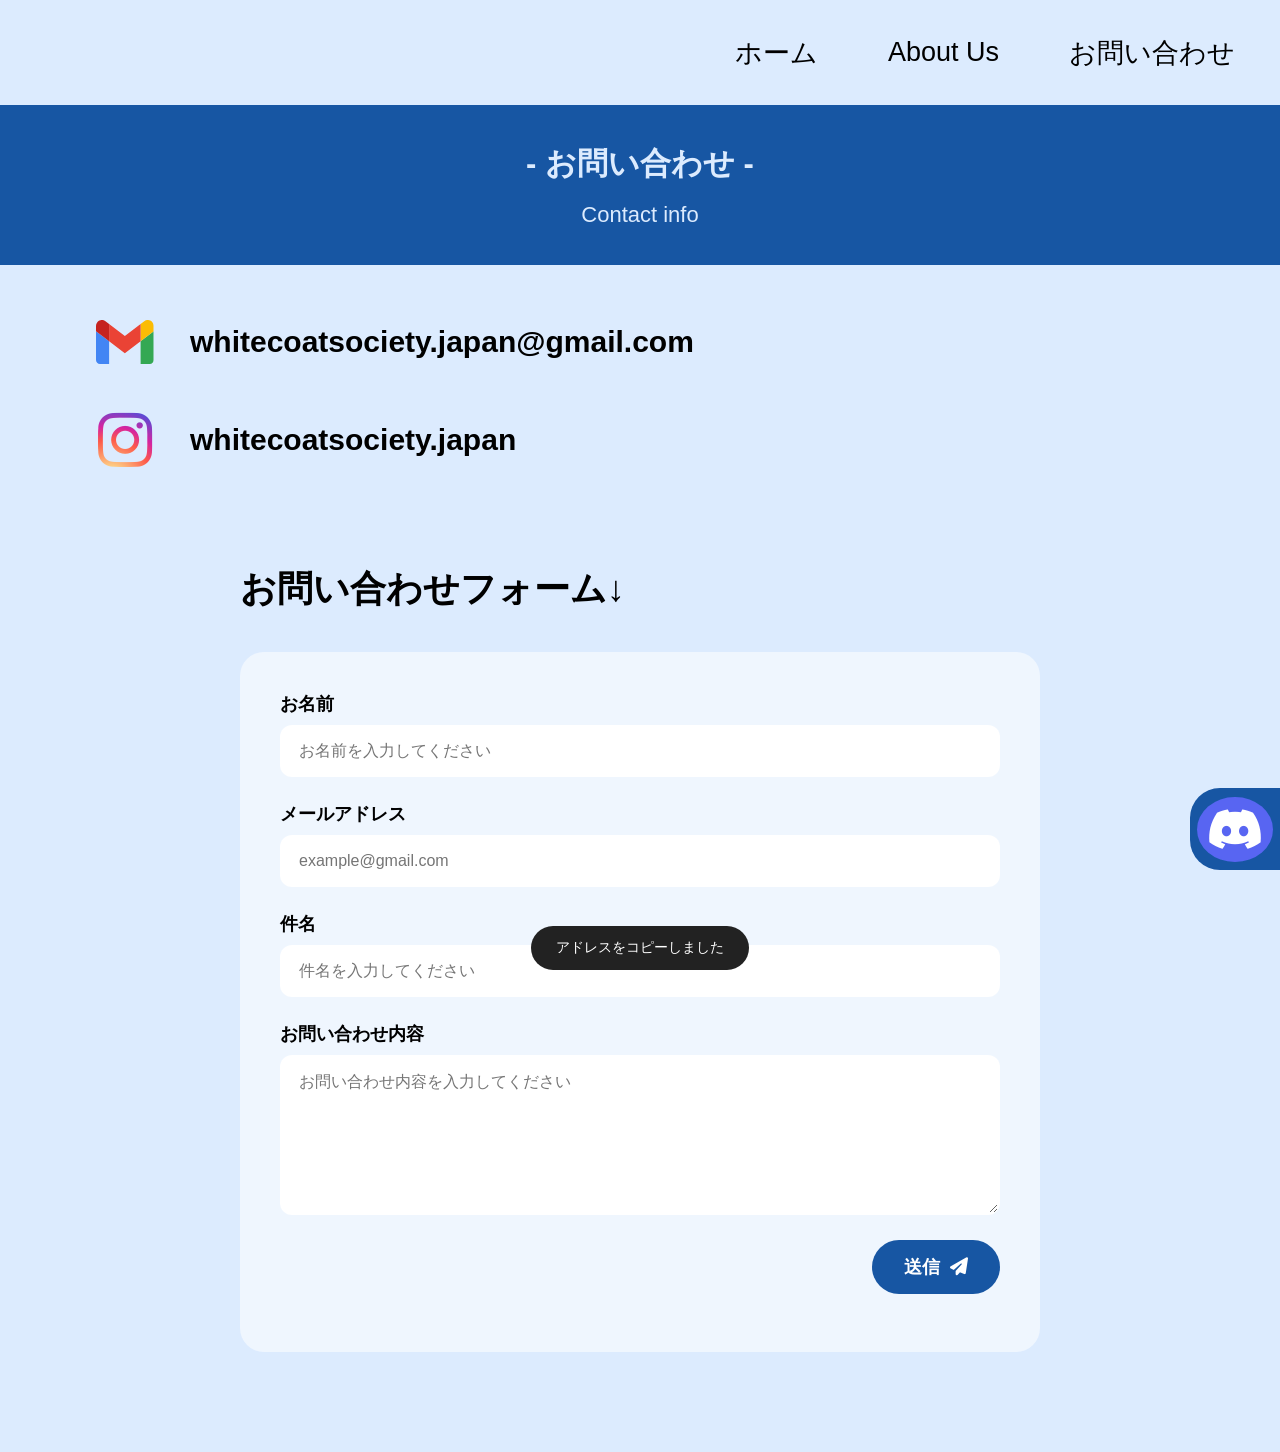
==== index.html @ de03d825 "change logo" ====
<!doctype html>
<html lang="ja">
  <head>
    <meta charset="UTF-8" />
    <meta name="viewport" content="width=device-width, initial-scale=1.0" />
    <title>お問い合わせ | White Coat Society Japan</title>

    <link
      rel="stylesheet"
      href="https://cdnjs.cloudflare.com/ajax/libs/font-awesome/6.4.0/css/all.min.css"
    />

    <link rel="stylesheet" href="contact.css" />
  </head>

  <body>
    <header class="header">
      <nav class="nav">
        <a href="index.html">ホーム</a>
        <a href="about.html">About Us</a>
        <a href="contact.html">お問い合わせ</a>
      </nav>
    </header>

    <section class="contact-hero">
      <h1>- お問い合わせ -</h1>
      <p>Contact info</p>
    </section>

    <main class="contact-container">
      <div class="contact-list">
        <div class="contact-info" id="email-card">
          <div class="icon-box">
    <img src="images/Gmail.svg" alt="Gmail" class="gmail-logo" />
          </div>

          <span id="email-text">
            whitecoatsociety.japan@gmail.com
          </span>
        </div>

        <a
          href="https://www.instagram.com/wcs_japan/"
          target="_blank"
          rel="noopener noreferrer"
          class="contact-info instagram"
        >
          <div class="icon-box instagram-icon">
            <i class="fa-brands fa-instagram"></i>
          </div>

          <span>whitecoatsociety.japan</span>
        </a>
      </div>

      <section class="form-section">
        <h2>お問い合わせフォーム↓</h2>

        <form id="contact-form">
          <div class="form-group">
            <label for="name">お名前</label>
            <input
              type="text"
              id="name"
              name="name"
              placeholder="お名前を入力してください"
              required
            />
          </div>

          <div class="form-group">
            <label for="email">メールアドレス</label>
            <input
              type="email"
              id="email"
              name="email"
              placeholder="example@gmail.com"
              required
            />
          </div>

          <div class="form-group">
            <label for="subject">件名</label>
            <input
              type="text"
              id="subject"
              name="subject"
              placeholder="件名を入力してください"
              required
            />
          </div>

          <div class="form-group">
            <label for="message">お問い合わせ内容</label>
            <textarea
              id="message"
              name="message"
              rows="7"
              placeholder="お問い合わせ内容を入力してください"
              required
            ></textarea>
          </div>

          <button type="submit" class="submit-btn" id="submit-btn">
            送信
            <i class="fa-solid fa-paper-plane"></i>
          </button>

          <p id="form-error" class="form-error"></p>
        </form>
      </section>
    </main>

    <a
      href="https://discord.gg/mYD9qf7tH"
      target="_blank"
      rel="noopener noreferrer"
      class="discord-btn"
      aria-label="Discord"
    >
      <i class="fa-brands fa-discord"></i>
    </a>

    <div id="toast" class="toast">
      アドレスをコピーしました
    </div>

    <div id="success-popup" class="success-popup">
      <div class="success-popup-content">
        <div class="success-icon">
          <i class="fa-solid fa-check"></i>
        </div>

        <h3>送信をしました</h3>

        <p>
          お問い合わせありがとうございます。<br />
          内容を確認後、ご連絡いたします。
        </p>

        <button id="close-success-popup">OK</button>
      </div>
    </div>

    <script src="script.js"></script>
  </body>
</html>
---- contact.css ----
* {
  margin: 0;
  padding: 0;
  box-sizing: border-box;
}

html {
  scroll-behavior: smooth;
}

body {
  background-color: #dcebfe;
  font-family: "Helvetica Neue", Arial, sans-serif;
  color: #000;
}

.header {
  height: 105px;
  background-color: #dcebfe;
  display: flex;
  align-items: center;
  justify-content: flex-end;
  padding: 0 45px;
}

.nav {
  display: flex;
  align-items: center;
  gap: 70px;
}

.nav a {
  color: #000;
  text-decoration: none;
  font-size: 27px;
  font-weight: 400;
  transition: opacity 0.2s ease;
}

.nav a:hover {
  opacity: 0.55;
}

.contact-hero {
  height: 160px;
  background-color: #1756a3;
  color: #dcebfe;
  display: flex;
  flex-direction: column;
  align-items: center;
  justify-content: center;
}

.contact-hero h1 {
  font-size: 31px;
  margin-bottom: 17px;
}

.contact-hero p {
  font-size: 22px;
}

.contact-container {
  padding: 42px 50px 100px;
  max-width: 1200px;
  margin: 0 auto;
}

.contact-list {
  display: flex;
  flex-direction: column;
  gap: 28px;
}

.contact-info {
  display: flex;
  align-items: center;
  gap: 30px;
  width: fit-content;
  color: #000;
  text-decoration: none;
  font-size: 30px;
  font-weight: 700;
  transition:
    transform 0.2s ease,
    opacity 0.2s ease;
}

.contact-info:hover {
  transform: translateX(5px);
  opacity: 0.75;
}

.gmail-logo {
  width: 58px;
  height: auto;
  display: block;
}

#email-card {
  cursor: pointer;
}

.icon-box {
  width: 70px;
  height: 70px;
  display: flex;
  align-items: center;
  justify-content: center;
  font-size: 57px;
  flex-shrink: 0;
}

.instagram-icon {
  font-size: 62px;
  background: radial-gradient(
    circle at 30% 107%,
    #fdf497 0%,
    #fdf497 5%,
    #fd5949 45%,
    #d6249f 60%,
    #285aeb 90%
  );
  -webkit-background-clip: text;
  -webkit-text-fill-color: transparent;
}

.form-section {
  margin-top: 90px;
  max-width: 800px;
  margin-left: auto;
  margin-right: auto;
}

.form-section h2 {
  font-size: 36px;
  margin-bottom: 38px;
}

#contact-form {
  background-color: rgba(255, 255, 255, 0.55);
  padding: 40px;
  border-radius: 24px;
}

.form-group {
  display: flex;
  flex-direction: column;
  margin-bottom: 25px;
}

.form-group label {
  font-size: 18px;
  font-weight: 600;
  margin-bottom: 9px;
}

.form-group input,
.form-group textarea {
  width: 100%;
  border: 2px solid transparent;
  border-radius: 12px;
  padding: 15px 17px;
  font-family: inherit;
  font-size: 16px;
  outline: none;
  background-color: #fff;
  transition:
    border-color 0.2s ease,
    box-shadow 0.2s ease;
}

.form-group textarea {
  resize: vertical;
  min-height: 160px;
}

.form-group input:focus,
.form-group textarea:focus {
  border-color: #1756a3;
  box-shadow: 0 0 0 3px rgba(23, 86, 163, 0.12);
}

.submit-btn {
  border: none;
  background-color: #1756a3;
  color: #fff;
  padding: 15px 32px;
  border-radius: 50px;
  font-size: 18px;
  font-weight: 600;
  cursor: pointer;
  display: flex;
  align-items: center;
  gap: 10px;
  margin-left: auto;
  transition:
    transform 0.2s ease,
    background-color 0.2s ease;
}

.submit-btn:hover {
  background-color: #104785;
  transform: translateY(-2px);
}

.submit-btn:disabled {
  opacity: 0.65;
  cursor: not-allowed;
  transform: none;
}

.form-error {
  margin-top: 18px;
  color: #c62828;
  font-size: 15px;
  text-align: center;
}

.discord-btn {
  position: fixed;
  bottom: 30px;
  right: 0;
  width: 90px;
  height: 82px;
  background-color: #1756a3;
  color: #fff;
  border-radius: 30px 0 0 30px;
  display: flex;
  align-items: center;
  justify-content: center;
  font-size: 45px;
  text-decoration: none;
  z-index: 999;
  transition:
    width 0.2s ease,
    background-color 0.2s ease;
}

.discord-btn:hover {
  width: 105px;
  background-color: #104785;
}

.discord-btn i {
  background-color: #5865f2;
  border-radius: 50%;
  padding: 10px;
}

.toast {
  position: fixed;
  bottom: -70px;
  left: 50%;
  transform: translateX(-50%);
  background-color: #222;
  color: #fff;
  padding: 13px 25px;
  border-radius: 30px;
  font-size: 14px;
  transition: bottom 0.3s ease;
  z-index: 1000;
}

.toast.show {
  bottom: 35px;
}

.success-popup {
  position: fixed;
  inset: 0;
  background: rgba(0, 0, 0, 0.4);
  display: none;
  align-items: center;
  justify-content: center;
  padding: 20px;
  z-index: 2000;
}

.success-popup.show {
  display: flex;
}

.success-popup-content {
  width: min(90%, 430px);
  background: #ffffff;
  border-radius: 24px;
  padding: 42px 30px 35px;
  text-align: center;
  box-shadow: 0 18px 50px rgba(0, 0, 0, 0.2);
  animation: popupIn 0.25s ease;
}

.success-icon {
  width: 75px;
  height: 75px;
  margin: 0 auto 22px;
  background: #1756a3;
  color: #ffffff;
  border-radius: 50%;
  display: flex;
  align-items: center;
  justify-content: center;
  font-size: 34px;
}

.success-popup-content h3 {
  font-size: 26px;
  margin-bottom: 14px;
}

.success-popup-content p {
  color: #555555;
  line-height: 1.8;
  font-size: 15px;
  margin-bottom: 28px;
}

.success-popup-content button {
  border: none;
  background: #1756a3;
  color: #ffffff;
  padding: 12px 38px;
  border-radius: 50px;
  font-size: 16px;
  cursor: pointer;
  transition:
    background-color 0.2s ease,
    transform 0.2s ease;
}

.success-popup-content button:hover {
  background: #104785;
  transform: translateY(-2px);
}

@keyframes popupIn {
  from {
    opacity: 0;
    transform: translateY(15px) scale(0.97);
  }

  to {
    opacity: 1;
    transform: translateY(0) scale(1);
  }
}

@media (max-width: 768px) {
  .header {
    height: 80px;
    padding: 0 20px;
  }

  .nav {
    gap: 22px;
  }

  .nav a {
    font-size: 15px;
  }

  .contact-hero {
    height: 135px;
  }

  .contact-hero h1 {
    font-size: 25px;
  }

  .contact-hero p {
    font-size: 17px;
  }

  .contact-container {
    padding: 35px 22px 90px;
  }

  .contact-info {
    gap: 16px;
    font-size: 18px;
    word-break: break-word;
  }

  .icon-box {
    width: 48px;
    height: 48px;
    font-size: 40px;
  }

  .instagram-icon {
    font-size: 44px;
  }

  .form-section {
    margin-top: 65px;
  }

  .form-section h2 {
    font-size: 27px;
    margin-bottom: 25px;
  }

  #contact-form {
    padding: 24px 18px;
    border-radius: 18px;
  }

  .discord-btn {
    width: 68px;
    height: 65px;
    font-size: 31px;
  }
}
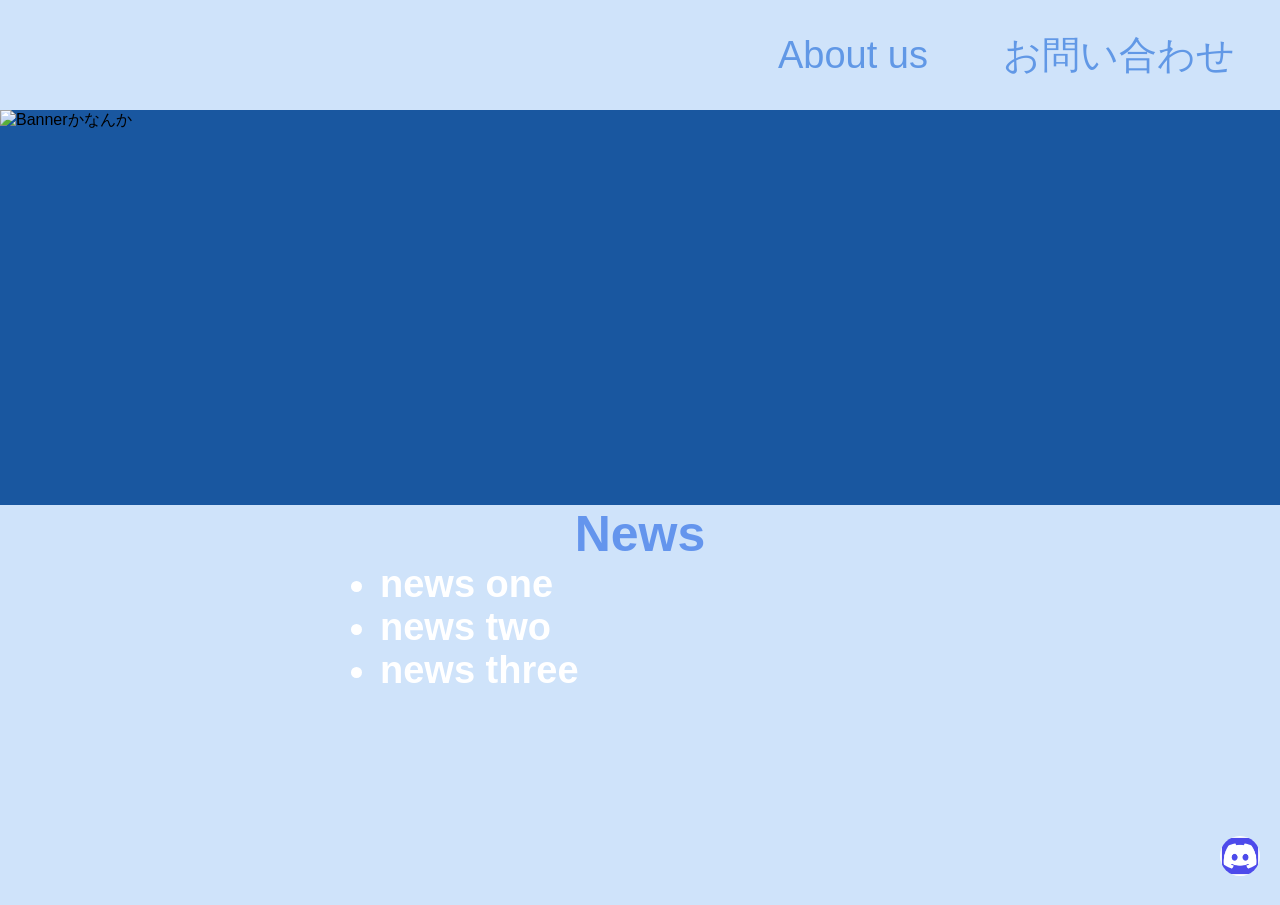
==== commit 2675b7ce: "update website" ====
--- a/index.html
+++ b/index.html
@@ -1,147 +1,38 @@
 <!doctype html>
-<html lang="ja">
+<html lang="en">
   <head>
     <meta charset="UTF-8" />
     <meta name="viewport" content="width=device-width, initial-scale=1.0" />
-    <title>お問い合わせ | White Coat Society Japan</title>
+    <title>WCS-Homepage</title>
+    <link rel="stylesheet" href="style.css" />
+  </head>
+  <body>
+    <!--上半分-->
+    <nav class="navbar">
+      <a href="">About us</a>
+      <a href="">お問い合わせ</a>
+    </nav>
 
-    <link
-      rel="stylesheet"
-      href="https://cdnjs.cloudflare.com/ajax/libs/font-awesome/6.4.0/css/all.min.css"
-    />
-
-    <link rel="stylesheet" href="contact.css" />
-  </head>
-
-  <body>
-    <header class="header">
-      <nav class="nav">
-        <a href="index.html">ホーム</a>
-        <a href="about.html">About Us</a>
-        <a href="contact.html">お問い合わせ</a>
-      </nav>
-    </header>
-
-    <section class="contact-hero">
-      <h1>- お問い合わせ -</h1>
-      <p>Contact info</p>
+    <!-- Banner -->
+    <section class="banner">
+      <img src="" alt="Bannerかなんか" />
+      <!--　　　↑にバナーに置きたい写真入れる -->
     </section>
 
-    <main class="contact-container">
-      <div class="contact-list">
-        <div class="contact-info" id="email-card">
-          <div class="icon-box">
-    <img src="images/Gmail.svg" alt="Gmail" class="gmail-logo" />
-          </div>
+    <!--News-->
+    <section class="news">
+      <h1>News</h1>
 
-          <span id="email-text">
-            whitecoatsociety.japan@gmail.com
-          </span>
-        </div>
+      <ul>
+        <li><a href="">news one</a></li>
+        <li><a href="">news two</a></li>
+        <li><a href="">news three</a></li>
+      </ul>
+    </section>
 
-        <a
-          href="https://www.instagram.com/wcs_japan/"
-          target="_blank"
-          rel="noopener noreferrer"
-          class="contact-info instagram"
-        >
-          <div class="icon-box instagram-icon">
-            <i class="fa-brands fa-instagram"></i>
-          </div>
-
-          <span>whitecoatsociety.japan</span>
-        </a>
-      </div>
-
-      <section class="form-section">
-        <h2>お問い合わせフォーム↓</h2>
-
-        <form id="contact-form">
-          <div class="form-group">
-            <label for="name">お名前</label>
-            <input
-              type="text"
-              id="name"
-              name="name"
-              placeholder="お名前を入力してください"
-              required
-            />
-          </div>
-
-          <div class="form-group">
-            <label for="email">メールアドレス</label>
-            <input
-              type="email"
-              id="email"
-              name="email"
-              placeholder="example@gmail.com"
-              required
-            />
-          </div>
-
-          <div class="form-group">
-            <label for="subject">件名</label>
-            <input
-              type="text"
-              id="subject"
-              name="subject"
-              placeholder="件名を入力してください"
-              required
-            />
-          </div>
-
-          <div class="form-group">
-            <label for="message">お問い合わせ内容</label>
-            <textarea
-              id="message"
-              name="message"
-              rows="7"
-              placeholder="お問い合わせ内容を入力してください"
-              required
-            ></textarea>
-          </div>
-
-          <button type="submit" class="submit-btn" id="submit-btn">
-            送信
-            <i class="fa-solid fa-paper-plane"></i>
-          </button>
-
-          <p id="form-error" class="form-error"></p>
-        </form>
-      </section>
-    </main>
-
-    <a
-      href="https://discord.gg/mYD9qf7tH"
-      target="_blank"
-      rel="noopener noreferrer"
-      class="discord-btn"
-      aria-label="Discord"
-    >
-      <i class="fa-brands fa-discord"></i>
+    <!--Discord Icon (I don't know if this link would work)-->
+    <a class="discord" href="https://discord.gg/UCfJjAPaS">
+      <img src="discordIcon.png" />
     </a>
-
-    <div id="toast" class="toast">
-      アドレスをコピーしました
-    </div>
-
-    <div id="success-popup" class="success-popup">
-      <div class="success-popup-content">
-        <div class="success-icon">
-          <i class="fa-solid fa-check"></i>
-        </div>
-
-        <h3>送信をしました</h3>
-
-        <p>
-          お問い合わせありがとうございます。<br />
-          内容を確認後、ご連絡いたします。
-        </p>
-
-        <button id="close-success-popup">OK</button>
-      </div>
-    </div>
-
-    <script src="script.js"></script>
   </body>
-</html>+</html>
--- a/style.css
+++ b/style.css
@@ -0,0 +1,69 @@
+* {
+    margin: 0;
+    padding: 0;
+    box-sizing: border-box;
+}
+
+body {
+    font-family: Arial, sans-serif;
+    background-color: whitesmoke;
+}
+
+.navbar {
+    background-color: #cfe3fa;
+    height: 110px;
+
+    display: flex;
+    justify-content: flex-end;
+    align-items: center;
+
+    gap: 75px;
+    padding-right: 45px;
+}
+
+.navbar a {
+    color: #6198e6;
+    text-decoration: none;
+    font-size: 38px;
+}
+
+.discord {
+    position: fixed;
+    right: 20px;
+    bottom: 20px;
+}
+
+.discord img {
+    width: 40px;
+    height: auto;
+    border-radius: 100px;
+}
+
+.banner {
+    height: 395px;
+    background-color: #1957a0;
+}
+
+.news {
+    height: 400px;
+    background-color: #cfe3fa;
+}
+
+.news h1 {
+    text-align: center;
+    color: cornflowerblue;
+    font-size: 50px;
+}
+
+.news ul{
+    width: 520px;
+    margin: 0 auto;
+    color: white;
+    font-size: 38px;
+    font-weight: bold;
+}
+
+.news a{
+    color: white;
+    text-decoration: none;
+}
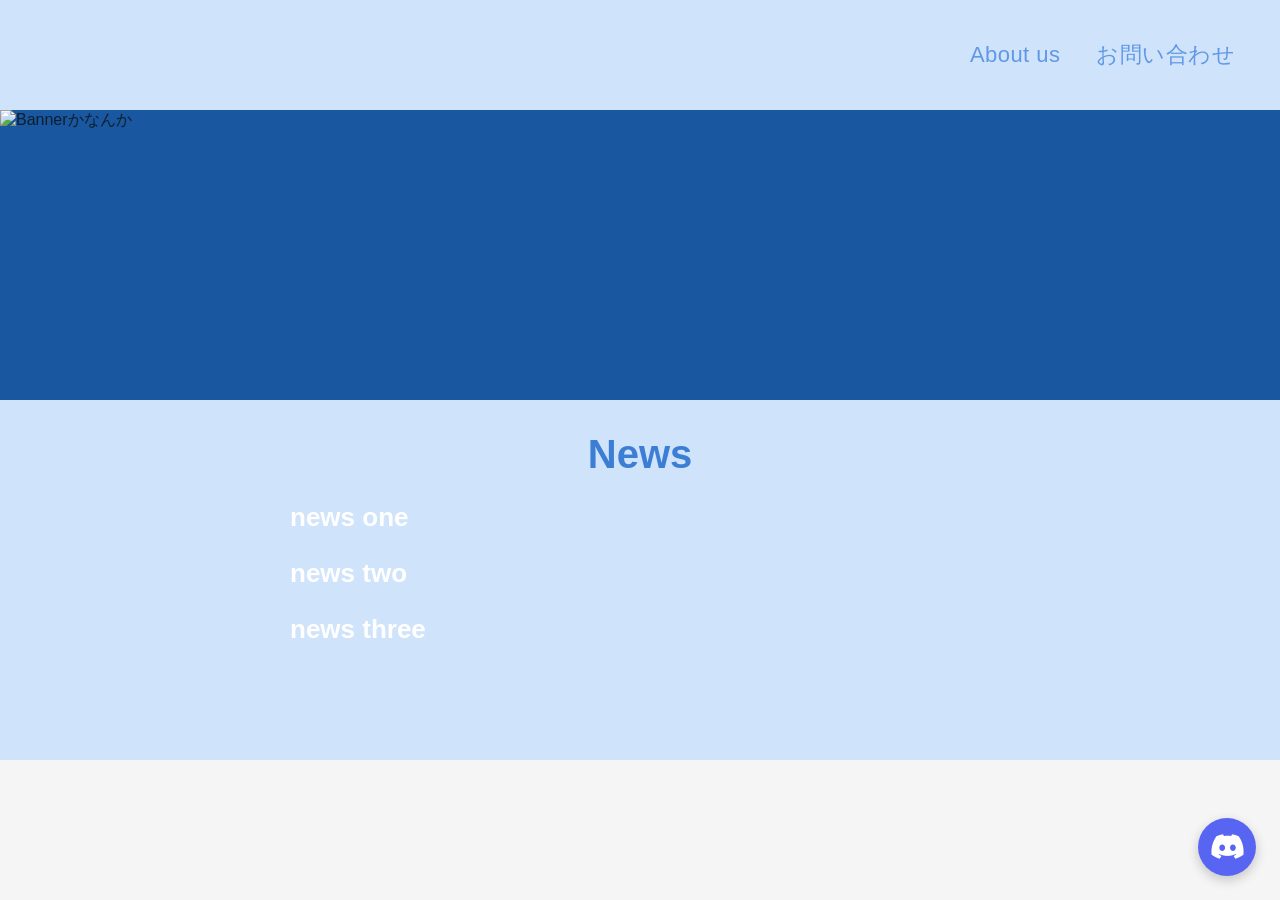
==== commit 04a6f62f: "みやすいように改善" ====
--- a/index.html
+++ b/index.html
@@ -5,6 +5,12 @@
     <meta name="viewport" content="width=device-width, initial-scale=1.0" />
     <title>WCS-Homepage</title>
     <link rel="stylesheet" href="style.css" />
+    <link
+      rel="stylesheet"
+      href="https://cdnjs.cloudflare.com/ajax/libs/font-awesome/6.5.2/css/all.min.css"
+      crossorigin="anonymous"
+      referrerpolicy="no-referrer"
+    />
   </head>
   <body>
     <!--上半分-->
@@ -31,8 +37,8 @@
     </section>
 
     <!--Discord Icon (I don't know if this link would work)-->
-    <a class="discord" href="https://discord.gg/UCfJjAPaS">
-      <img src="discordIcon.png" />
+    <a class="discord" href="https://discord.gg/UCfJjAPaS" aria-label="Discord">
+      <i class="fa-brands fa-discord"></i>
     </a>
   </body>
 </html>
--- a/style.css
+++ b/style.css
@@ -5,65 +5,86 @@
 }
 
 body {
-    font-family: Arial, sans-serif;
+    font-family: "Segoe UI", "Helvetica Neue", Arial, sans-serif;
     background-color: whitesmoke;
+    color: #0f1f2d;
 }
 
 .navbar {
     background-color: #cfe3fa;
     height: 110px;
-
     display: flex;
     justify-content: flex-end;
     align-items: center;
-
-    gap: 75px;
+    gap: 36px;
     padding-right: 45px;
 }
 
 .navbar a {
     color: #6198e6;
     text-decoration: none;
-    font-size: 38px;
+    font-size: 22px;
+    font-weight: 500;
+    letter-spacing: 0.02em;
 }
 
 .discord {
     position: fixed;
-    right: 20px;
-    bottom: 20px;
+    bottom: 24px;
+    right: 24px;
+    width: 58px;
+    height: 58px;
+    background-color: #5865f2;
+    color: #ffffff;
+    border-radius: 50%;
+    display: flex;
+    align-items: center;
+    justify-content: center;
+    text-decoration: none;
+    box-shadow: 0 4px 12px rgba(0, 0, 0, 0.2);
+    transition: transform 0.2s ease;
+    z-index: 999;
 }
 
-.discord img {
-    width: 40px;
-    height: auto;
-    border-radius: 100px;
+.discord i {
+    font-size: 28px;
+    line-height: 1;
 }
 
 .banner {
-    height: 395px;
+    height: 290px;
     background-color: #1957a0;
 }
 
 .news {
-    height: 400px;
     background-color: #cfe3fa;
+    min-height: 360px;
+    padding: 32px 20px 50px;
 }
 
 .news h1 {
     text-align: center;
-    color: cornflowerblue;
-    font-size: 50px;
+    color: #3b7ed4;
+    font-size: 40px;
+    margin-bottom: 18px;
+    font-weight: 700;
 }
 
-.news ul{
-    width: 520px;
+.news ul {
+    width: min(90%, 700px);
     margin: 0 auto;
+    list-style: none;
     color: white;
-    font-size: 38px;
-    font-weight: bold;
+    font-size: 26px;
+    font-weight: 600;
+    line-height: 1.7;
 }
 
-.news a{
+.news li {
+    margin-bottom: 12px;
+}
+
+.news a {
     color: white;
     text-decoration: none;
-}+}
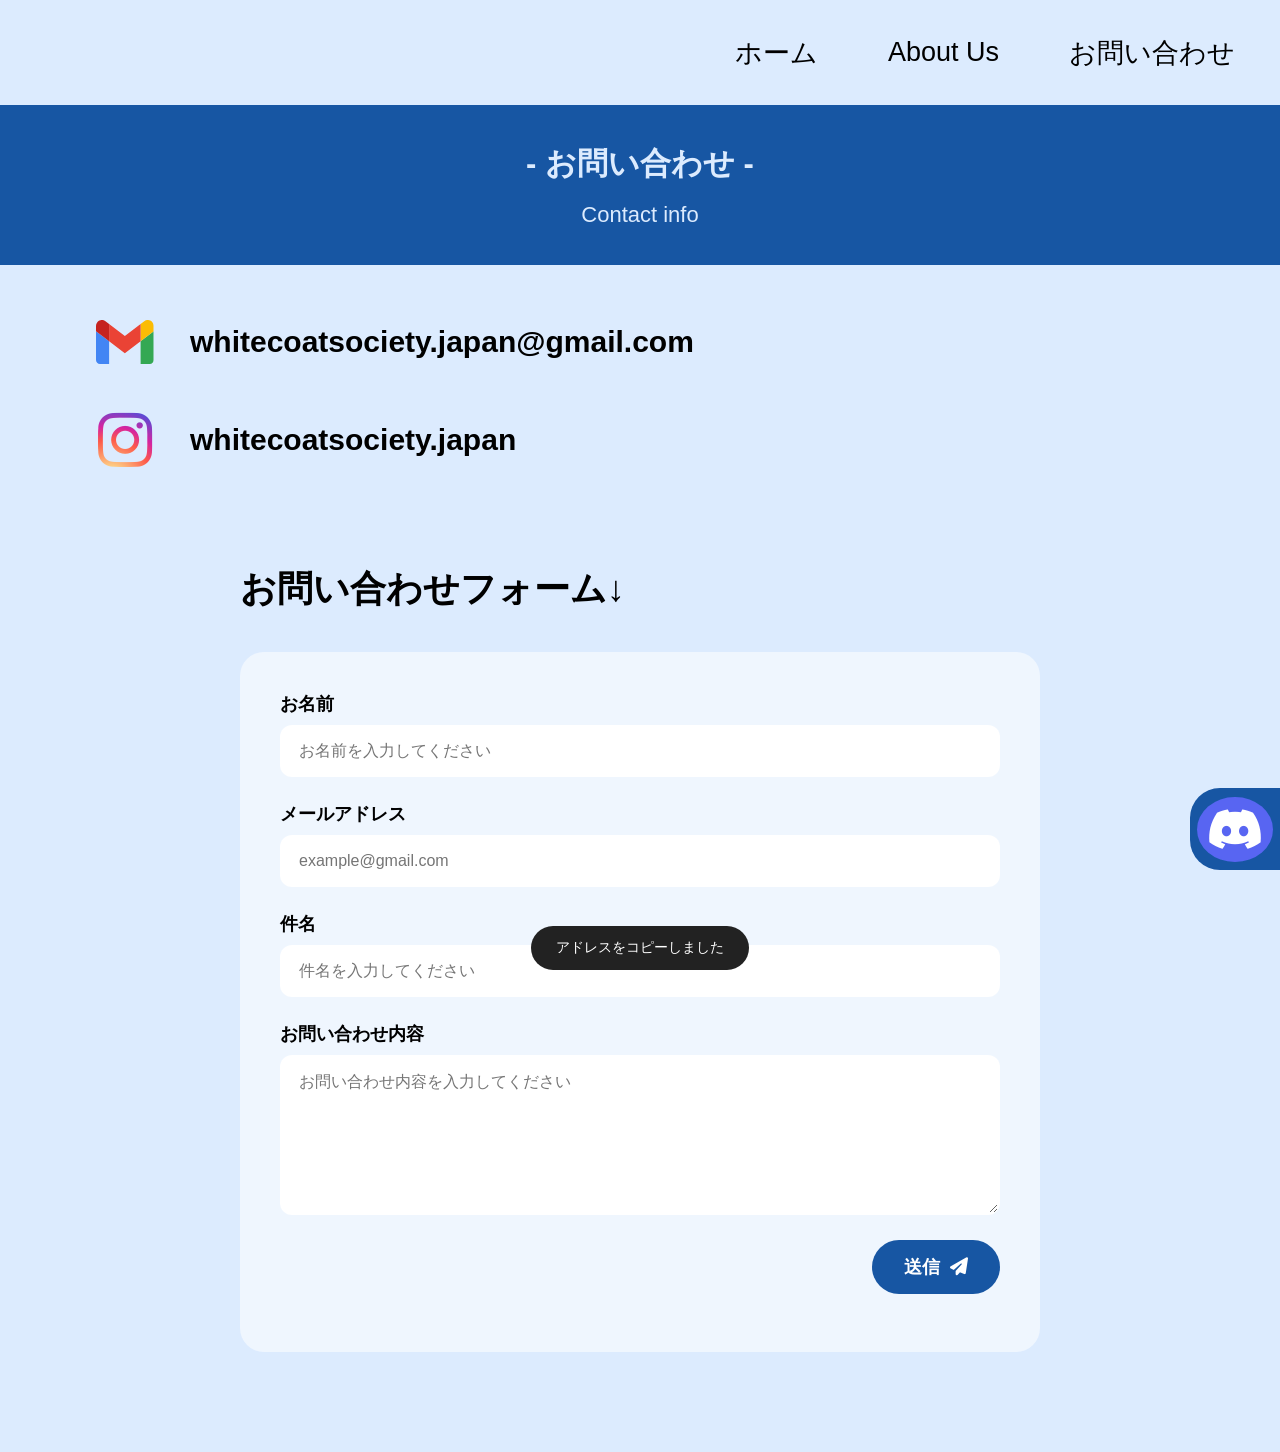
==== commit 1e854720: "check if discord hook works" ====
--- a/index.html
+++ b/index.html
@@ -1,44 +1,147 @@
 <!doctype html>
-<html lang="en">
+<html lang="ja">
   <head>
     <meta charset="UTF-8" />
     <meta name="viewport" content="width=device-width, initial-scale=1.0" />
-    <title>WCS-Homepage</title>
-    <link rel="stylesheet" href="style.css" />
+    <title>お問い合わせ | White Coat Society Japan</title>
+
     <link
       rel="stylesheet"
-      href="https://cdnjs.cloudflare.com/ajax/libs/font-awesome/6.5.2/css/all.min.css"
-      crossorigin="anonymous"
-      referrerpolicy="no-referrer"
+      href="https://cdnjs.cloudflare.com/ajax/libs/font-awesome/6.4.0/css/all.min.css"
     />
+
+    <link rel="stylesheet" href="contact.css" />
   </head>
+
   <body>
-    <!--上半分-->
-    <nav class="navbar">
-      <a href="">About us</a>
-      <a href="">お問い合わせ</a>
-    </nav>
+    <header class="header">
+      <nav class="nav">
+        <a href="index.html">ホーム</a>
+        <a href="about.html">About Us</a>
+        <a href="contact.html">お問い合わせ</a>
+      </nav>
+    </header>
 
-    <!-- Banner -->
-    <section class="banner">
-      <img src="" alt="Bannerかなんか" />
-      <!--　　　↑にバナーに置きたい写真入れる -->
+    <section class="contact-hero">
+      <h1>- お問い合わせ -</h1>
+      <p>Contact info</p>
     </section>
 
-    <!--News-->
-    <section class="news">
-      <h1>News</h1>
+    <main class="contact-container">
+      <div class="contact-list">
+        <div class="contact-info" id="email-card">
+          <div class="icon-box">
+    <img src="images/Gmail.svg" alt="Gmail" class="gmail-logo" />
+          </div>
 
-      <ul>
-        <li><a href="">news one</a></li>
-        <li><a href="">news two</a></li>
-        <li><a href="">news three</a></li>
-      </ul>
-    </section>
+          <span id="email-text">
+            whitecoatsociety.japan@gmail.com
+          </span>
+        </div>
 
-    <!--Discord Icon (I don't know if this link would work)-->
-    <a class="discord" href="https://discord.gg/UCfJjAPaS" aria-label="Discord">
+        <a
+          href="https://www.instagram.com/wcs_japan/"
+          target="_blank"
+          rel="noopener noreferrer"
+          class="contact-info instagram"
+        >
+          <div class="icon-box instagram-icon">
+            <i class="fa-brands fa-instagram"></i>
+          </div>
+
+          <span>whitecoatsociety.japan</span>
+        </a>
+      </div>
+
+      <section class="form-section">
+        <h2>お問い合わせフォーム↓</h2>
+
+        <form id="contact-form">
+          <div class="form-group">
+            <label for="name">お名前</label>
+            <input
+              type="text"
+              id="name"
+              name="name"
+              placeholder="お名前を入力してください"
+              required
+            />
+          </div>
+
+          <div class="form-group">
+            <label for="email">メールアドレス</label>
+            <input
+              type="email"
+              id="email"
+              name="email"
+              placeholder="example@gmail.com"
+              required
+            />
+          </div>
+
+          <div class="form-group">
+            <label for="subject">件名</label>
+            <input
+              type="text"
+              id="subject"
+              name="subject"
+              placeholder="件名を入力してください"
+              required
+            />
+          </div>
+
+          <div class="form-group">
+            <label for="message">お問い合わせ内容</label>
+            <textarea
+              id="message"
+              name="message"
+              rows="7"
+              placeholder="お問い合わせ内容を入力してください"
+              required
+            ></textarea>
+          </div>
+
+          <button type="submit" class="submit-btn" id="submit-btn">
+            送信
+            <i class="fa-solid fa-paper-plane"></i>
+          </button>
+
+          <p id="form-error" class="form-error"></p>
+        </form>
+      </section>
+    </main>
+
+    <a
+      href="https://discord.gg/mYD9qf7tH"
+      target="_blank"
+      rel="noopener noreferrer"
+      class="discord-btn"
+      aria-label="Discord"
+    >
       <i class="fa-brands fa-discord"></i>
     </a>
+
+    <div id="toast" class="toast">
+      アドレスをコピーしました
+    </div>
+
+    <div id="success-popup" class="success-popup">
+      <div class="success-popup-content">
+        <div class="success-icon">
+          <i class="fa-solid fa-check"></i>
+        </div>
+
+        <h3>送信をしました</h3>
+
+        <p>
+          お問い合わせありがとうございます。<br />
+          内容を確認後、WCSのスタッフからご連絡いたします。
+        </p>
+
+        <button id="close-success-popup">OK</button>
+      </div>
+    </div>
+
+    <script src="script.js"></script>
   </body>
-</html>
+</html>
--- a/contact.css
+++ b/contact.css
@@ -0,0 +1,414 @@
+* {
+  margin: 0;
+  padding: 0;
+  box-sizing: border-box;
+}
+
+html {
+  scroll-behavior: smooth;
+}
+
+body {
+  background-color: #dcebfe;
+  font-family: "Helvetica Neue", Arial, sans-serif;
+  color: #000;
+}
+
+.header {
+  height: 105px;
+  background-color: #dcebfe;
+  display: flex;
+  align-items: center;
+  justify-content: flex-end;
+  padding: 0 45px;
+}
+
+.nav {
+  display: flex;
+  align-items: center;
+  gap: 70px;
+}
+
+.nav a {
+  color: #000;
+  text-decoration: none;
+  font-size: 27px;
+  font-weight: 400;
+  transition: opacity 0.2s ease;
+}
+
+.nav a:hover {
+  opacity: 0.55;
+}
+
+.contact-hero {
+  height: 160px;
+  background-color: #1756a3;
+  color: #dcebfe;
+  display: flex;
+  flex-direction: column;
+  align-items: center;
+  justify-content: center;
+}
+
+.contact-hero h1 {
+  font-size: 31px;
+  margin-bottom: 17px;
+}
+
+.contact-hero p {
+  font-size: 22px;
+}
+
+.contact-container {
+  padding: 42px 50px 100px;
+  max-width: 1200px;
+  margin: 0 auto;
+}
+
+.contact-list {
+  display: flex;
+  flex-direction: column;
+  gap: 28px;
+}
+
+.contact-info {
+  display: flex;
+  align-items: center;
+  gap: 30px;
+  width: fit-content;
+  color: #000;
+  text-decoration: none;
+  font-size: 30px;
+  font-weight: 700;
+  transition:
+    transform 0.2s ease,
+    opacity 0.2s ease;
+}
+
+.contact-info:hover {
+  transform: translateX(5px);
+  opacity: 0.75;
+}
+
+.gmail-logo {
+  width: 58px;
+  height: auto;
+  display: block;
+}
+
+#email-card {
+  cursor: pointer;
+}
+
+.icon-box {
+  width: 70px;
+  height: 70px;
+  display: flex;
+  align-items: center;
+  justify-content: center;
+  font-size: 57px;
+  flex-shrink: 0;
+}
+
+.instagram-icon {
+  font-size: 62px;
+  background: radial-gradient(
+    circle at 30% 107%,
+    #fdf497 0%,
+    #fdf497 5%,
+    #fd5949 45%,
+    #d6249f 60%,
+    #285aeb 90%
+  );
+  -webkit-background-clip: text;
+  -webkit-text-fill-color: transparent;
+}
+
+.form-section {
+  margin-top: 90px;
+  max-width: 800px;
+  margin-left: auto;
+  margin-right: auto;
+}
+
+.form-section h2 {
+  font-size: 36px;
+  margin-bottom: 38px;
+}
+
+#contact-form {
+  background-color: rgba(255, 255, 255, 0.55);
+  padding: 40px;
+  border-radius: 24px;
+}
+
+.form-group {
+  display: flex;
+  flex-direction: column;
+  margin-bottom: 25px;
+}
+
+.form-group label {
+  font-size: 18px;
+  font-weight: 600;
+  margin-bottom: 9px;
+}
+
+.form-group input,
+.form-group textarea {
+  width: 100%;
+  border: 2px solid transparent;
+  border-radius: 12px;
+  padding: 15px 17px;
+  font-family: inherit;
+  font-size: 16px;
+  outline: none;
+  background-color: #fff;
+  transition:
+    border-color 0.2s ease,
+    box-shadow 0.2s ease;
+}
+
+.form-group textarea {
+  resize: vertical;
+  min-height: 160px;
+}
+
+.form-group input:focus,
+.form-group textarea:focus {
+  border-color: #1756a3;
+  box-shadow: 0 0 0 3px rgba(23, 86, 163, 0.12);
+}
+
+.submit-btn {
+  border: none;
+  background-color: #1756a3;
+  color: #fff;
+  padding: 15px 32px;
+  border-radius: 50px;
+  font-size: 18px;
+  font-weight: 600;
+  cursor: pointer;
+  display: flex;
+  align-items: center;
+  gap: 10px;
+  margin-left: auto;
+  transition:
+    transform 0.2s ease,
+    background-color 0.2s ease;
+}
+
+.submit-btn:hover {
+  background-color: #104785;
+  transform: translateY(-2px);
+}
+
+.submit-btn:disabled {
+  opacity: 0.65;
+  cursor: not-allowed;
+  transform: none;
+}
+
+.form-error {
+  margin-top: 18px;
+  color: #c62828;
+  font-size: 15px;
+  text-align: center;
+}
+
+.discord-btn {
+  position: fixed;
+  bottom: 30px;
+  right: 0;
+  width: 90px;
+  height: 82px;
+  background-color: #1756a3;
+  color: #fff;
+  border-radius: 30px 0 0 30px;
+  display: flex;
+  align-items: center;
+  justify-content: center;
+  font-size: 45px;
+  text-decoration: none;
+  z-index: 999;
+  transition:
+    width 0.2s ease,
+    background-color 0.2s ease;
+}
+
+.discord-btn:hover {
+  width: 105px;
+  background-color: #104785;
+}
+
+.discord-btn i {
+  background-color: #5865f2;
+  border-radius: 50%;
+  padding: 10px;
+}
+
+.toast {
+  position: fixed;
+  bottom: -70px;
+  left: 50%;
+  transform: translateX(-50%);
+  background-color: #222;
+  color: #fff;
+  padding: 13px 25px;
+  border-radius: 30px;
+  font-size: 14px;
+  transition: bottom 0.3s ease;
+  z-index: 1000;
+}
+
+.toast.show {
+  bottom: 35px;
+}
+
+.success-popup {
+  position: fixed;
+  inset: 0;
+  background: rgba(0, 0, 0, 0.4);
+  display: none;
+  align-items: center;
+  justify-content: center;
+  padding: 20px;
+  z-index: 2000;
+}
+
+.success-popup.show {
+  display: flex;
+}
+
+.success-popup-content {
+  width: min(90%, 430px);
+  background: #ffffff;
+  border-radius: 24px;
+  padding: 42px 30px 35px;
+  text-align: center;
+  box-shadow: 0 18px 50px rgba(0, 0, 0, 0.2);
+  animation: popupIn 0.25s ease;
+}
+
+.success-icon {
+  width: 75px;
+  height: 75px;
+  margin: 0 auto 22px;
+  background: #1756a3;
+  color: #ffffff;
+  border-radius: 50%;
+  display: flex;
+  align-items: center;
+  justify-content: center;
+  font-size: 34px;
+}
+
+.success-popup-content h3 {
+  font-size: 26px;
+  margin-bottom: 14px;
+}
+
+.success-popup-content p {
+  color: #555555;
+  line-height: 1.8;
+  font-size: 15px;
+  margin-bottom: 28px;
+}
+
+.success-popup-content button {
+  border: none;
+  background: #1756a3;
+  color: #ffffff;
+  padding: 12px 38px;
+  border-radius: 50px;
+  font-size: 16px;
+  cursor: pointer;
+  transition:
+    background-color 0.2s ease,
+    transform 0.2s ease;
+}
+
+.success-popup-content button:hover {
+  background: #104785;
+  transform: translateY(-2px);
+}
+
+@keyframes popupIn {
+  from {
+    opacity: 0;
+    transform: translateY(15px) scale(0.97);
+  }
+
+  to {
+    opacity: 1;
+    transform: translateY(0) scale(1);
+  }
+}
+
+@media (max-width: 768px) {
+  .header {
+    height: 80px;
+    padding: 0 20px;
+  }
+
+  .nav {
+    gap: 22px;
+  }
+
+  .nav a {
+    font-size: 15px;
+  }
+
+  .contact-hero {
+    height: 135px;
+  }
+
+  .contact-hero h1 {
+    font-size: 25px;
+  }
+
+  .contact-hero p {
+    font-size: 17px;
+  }
+
+  .contact-container {
+    padding: 35px 22px 90px;
+  }
+
+  .contact-info {
+    gap: 16px;
+    font-size: 18px;
+    word-break: break-word;
+  }
+
+  .icon-box {
+    width: 48px;
+    height: 48px;
+    font-size: 40px;
+  }
+
+  .instagram-icon {
+    font-size: 44px;
+  }
+
+  .form-section {
+    margin-top: 65px;
+  }
+
+  .form-section h2 {
+    font-size: 27px;
+    margin-bottom: 25px;
+  }
+
+  #contact-form {
+    padding: 24px 18px;
+    border-radius: 18px;
+  }
+
+  .discord-btn {
+    width: 68px;
+    height: 65px;
+    font-size: 31px;
+  }
+}
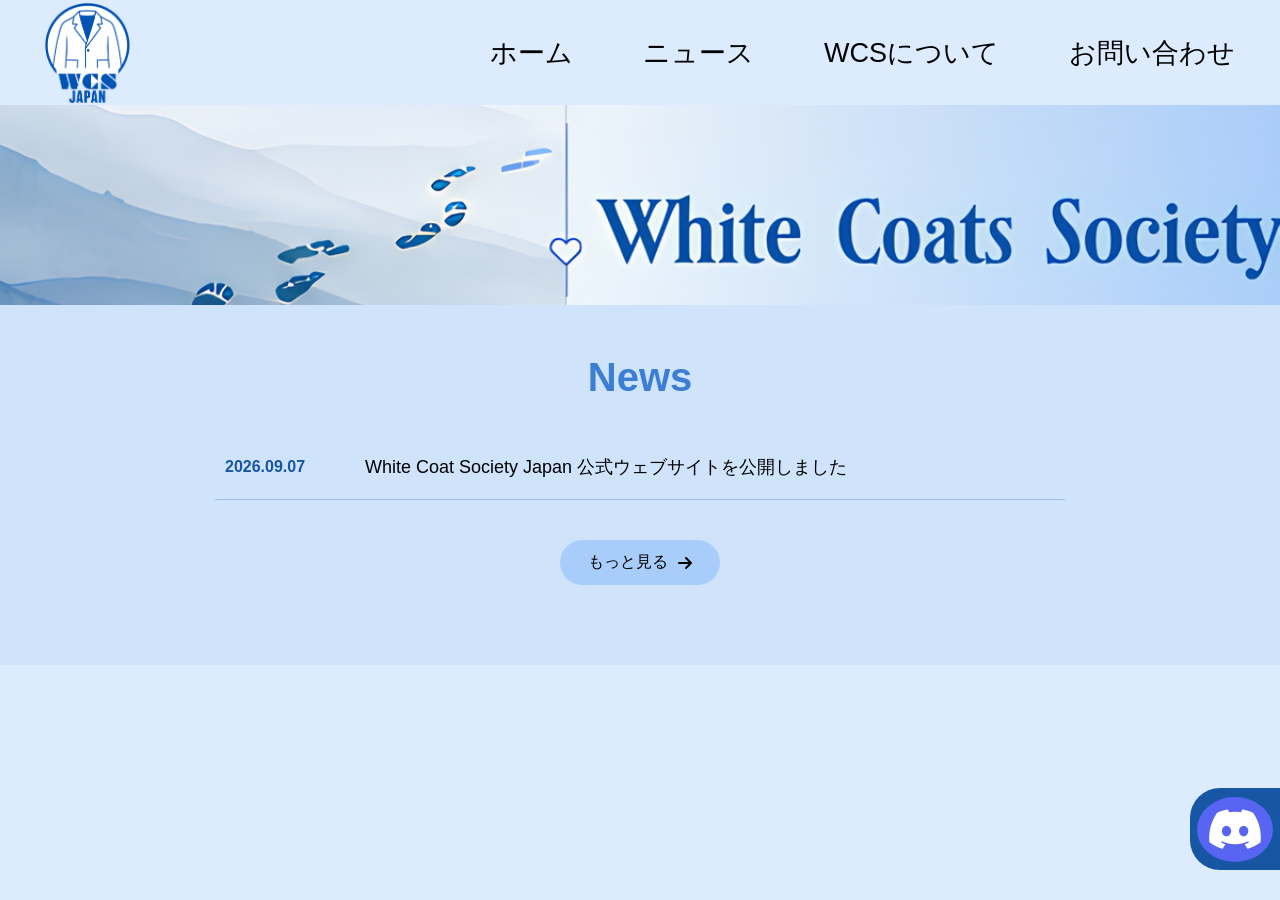
==== commit f5d73d20: "Replace old website with new WCS website" ====
--- a/index.html
+++ b/index.html
@@ -1,118 +1,62 @@
 <!doctype html>
-<html lang="ja">
+<html lang="en">
   <head>
     <meta charset="UTF-8" />
     <meta name="viewport" content="width=device-width, initial-scale=1.0" />
-    <title>お問い合わせ | White Coat Society Japan</title>
-
+    <title>WCS-Homepage</title>
+    <link rel="stylesheet" href="style.css" />
     <link
       rel="stylesheet"
-      href="https://cdnjs.cloudflare.com/ajax/libs/font-awesome/6.4.0/css/all.min.css"
+      href="https://cdnjs.cloudflare.com/ajax/libs/font-awesome/6.5.2/css/all.min.css"
+      crossorigin="anonymous"
+      referrerpolicy="no-referrer"
     />
-
-    <link rel="stylesheet" href="contact.css" />
   </head>
-
   <body>
     <header class="header">
-      <nav class="nav">
+  <a href="index.html" class="logo">
+    <img src="images/logo.png" alt="WCS Logo" />
+  </a>
+
+ <nav class="nav">
         <a href="index.html">ホーム</a>
-        <a href="about.html">About Us</a>
+        <a href="news.html">ニュース</a>
+        <a href="about.html">WCSについて</a>
         <a href="contact.html">お問い合わせ</a>
       </nav>
-    </header>
-
-    <section class="contact-hero">
-      <h1>- お問い合わせ -</h1>
-      <p>Contact info</p>
+</header>
+    <section class="banner">
+      <img src="images/banner.png" alt="Banner" />
     </section>
 
-    <main class="contact-container">
-      <div class="contact-list">
-        <div class="contact-info" id="email-card">
-          <div class="icon-box">
-    <img src="images/Gmail.svg" alt="Gmail" class="gmail-logo" />
-          </div>
+    <section class="news">
+  <h1>News</h1>
 
-          <span id="email-text">
-            whitecoatsociety.japan@gmail.com
-          </span>
-        </div>
+  <div id="home-news-list"></div>
 
-        <a
-          href="https://www.instagram.com/wcs_japan/"
-          target="_blank"
-          rel="noopener noreferrer"
-          class="contact-info instagram"
-        >
-          <div class="icon-box instagram-icon">
-            <i class="fa-brands fa-instagram"></i>
-          </div>
+  <a href="news.html" class="news-more-btn">
+    もっと見る
+    <i class="fa-solid fa-arrow-right"></i>
+  </a>
+</section>
 
-          <span>whitecoatsociety.japan</span>
-        </a>
-      </div>
+<script src="news-data.js"></script>
 
-      <section class="form-section">
-        <h2>お問い合わせフォーム↓</h2>
+<script>
+  const homeNewsList = document.getElementById("home-news-list");
 
-        <form id="contact-form">
-          <div class="form-group">
-            <label for="name">お名前</label>
-            <input
-              type="text"
-              id="name"
-              name="name"
-              placeholder="お名前を入力してください"
-              required
-            />
-          </div>
+  newsData.slice(0, 4).forEach((news) => {
+    homeNewsList.innerHTML += `
+      <a href="${news.link}" class="news-item">
+        <span class="news-date">${news.date}</span>
+        <span class="news-title">${news.title}</span>
+      </a>
+    `;
+  });
+</script>
 
-          <div class="form-group">
-            <label for="email">メールアドレス</label>
-            <input
-              type="email"
-              id="email"
-              name="email"
-              placeholder="example@gmail.com"
-              required
-            />
-          </div>
-
-          <div class="form-group">
-            <label for="subject">件名</label>
-            <input
-              type="text"
-              id="subject"
-              name="subject"
-              placeholder="件名を入力してください"
-              required
-            />
-          </div>
-
-          <div class="form-group">
-            <label for="message">お問い合わせ内容</label>
-            <textarea
-              id="message"
-              name="message"
-              rows="7"
-              placeholder="お問い合わせ内容を入力してください"
-              required
-            ></textarea>
-          </div>
-
-          <button type="submit" class="submit-btn" id="submit-btn">
-            送信
-            <i class="fa-solid fa-paper-plane"></i>
-          </button>
-
-          <p id="form-error" class="form-error"></p>
-        </form>
-      </section>
-    </main>
-
-    <a
-      href="https://discord.gg/mYD9qf7tH"
+   <a
+      href="https://discord.gg/UCfJjAPaS"
       target="_blank"
       rel="noopener noreferrer"
       class="discord-btn"
@@ -120,28 +64,5 @@
     >
       <i class="fa-brands fa-discord"></i>
     </a>
-
-    <div id="toast" class="toast">
-      アドレスをコピーしました
-    </div>
-
-    <div id="success-popup" class="success-popup">
-      <div class="success-popup-content">
-        <div class="success-icon">
-          <i class="fa-solid fa-check"></i>
-        </div>
-
-        <h3>送信をしました</h3>
-
-        <p>
-          お問い合わせありがとうございます。<br />
-          内容を確認後、WCSのスタッフからご連絡いたします。
-        </p>
-
-        <button id="close-success-popup">OK</button>
-      </div>
-    </div>
-
-    <script src="script.js"></script>
   </body>
 </html>
--- a/style.css
+++ b/style.css
@@ -0,0 +1,186 @@
+* {
+    margin: 0;
+    padding: 0;
+    box-sizing: border-box;
+}
+
+
+body {
+  background-color: #dcebfe;
+  font-family: "Helvetica Neue", Arial, sans-serif;
+  color: #000;
+}
+
+.header {
+  height: 105px;
+  background-color: #dcebfe;
+  display: flex;
+  align-items: center;
+  justify-content: space-between;
+  padding: 0 45px;
+}
+
+.logo img {
+  height: 100px;
+  width: auto;
+  display: block;
+}
+
+.nav {
+  display: flex;
+  align-items: center;
+  gap: 70px;
+}
+
+.nav a {
+  color: #000;
+  text-decoration: none;
+  font-size: 27px;
+  font-weight: 400;
+  transition: opacity 0.2s ease;
+}
+
+.nav a:hover {
+  opacity: 0.55;
+}
+
+.discord-btn {
+  position: fixed;
+  bottom: 30px;
+  right: 0;
+  width: 90px;
+  height: 82px;
+  background-color: #1756a3;
+  color: #fff;
+  border-radius: 30px 0 0 30px;
+  display: flex;
+  align-items: center;
+  justify-content: center;
+  font-size: 45px;
+  text-decoration: none;
+  z-index: 999;
+  transition:
+    width 0.2s ease,
+    background-color 0.2s ease;
+}
+
+.discord-btn:hover {
+  width: 105px;
+  background-color: #104785;
+}
+
+.discord-btn i {
+  background-color: #5865f2;
+  border-radius: 50%;
+  padding: 10px;
+}
+
+.banner {
+  width: 100%;
+  height: 200px;
+  overflow: hidden;
+}
+
+.banner img {
+  width: 100%;
+  height: 100%;
+  object-fit: cover;
+  display: block;
+}
+
+.news {
+    background-color: #cfe3fa;
+    min-height: 360px;
+    padding: 32px 20px 50px;
+}
+
+.news h1 {
+    text-align: center;
+    color: #3b7ed4;
+    font-size: 40px;
+    margin-bottom: 18px;
+    font-weight: 700;
+}
+
+.news ul {
+    width: min(90%, 700px);
+    margin: 0 auto;
+    list-style: none;
+    color: white;
+    font-size: 26px;
+    font-weight: 600;
+    line-height: 1.7;
+}
+
+.news li {
+    margin-bottom: 12px;
+}
+
+.news a {
+    color: rgb(0, 0, 0);
+    text-decoration: none;
+}
+
+.news {
+  background-color: #cfe3fa;
+  padding: 50px 20px 65px;
+}
+
+.news h1 {
+  text-align: center;
+  color: #3b7ed4;
+  font-size: 40px;
+  margin-bottom: 35px;
+}
+
+#home-news-list {
+  width: min(90%, 850px);
+  margin: 0 auto;
+}
+
+.news-item {
+  display: flex;
+  align-items: center;
+  gap: 35px;
+  padding: 20px 10px;
+  border-bottom: 1px solid rgba(23, 86, 163, 0.25);
+  color: #000;
+  text-decoration: none;
+  transition: opacity 0.2s ease;
+}
+
+.news-item:hover {
+  opacity: 0.6;
+}
+
+.news-date {
+  color: #1756a3;
+  font-size: 16px;
+  font-weight: 600;
+  min-width: 105px;
+}
+
+.news-title {
+  font-size: 18px;
+}
+
+.news-more-btn {
+  width: fit-content;
+  margin: 40px auto 0;
+  padding: 12px 28px;
+  background-color: #a9cdfa;
+  color: white;
+  border-radius: 30px;
+  display: flex;
+  align-items: center;
+  gap: 10px;
+  text-decoration: none;
+  transition:
+    transform 0.2s ease,
+    background-color 0.2s ease;
+}
+
+.news-more-btn:hover {
+  background-color: #104785;
+  transform: translateY(-2px);
+}
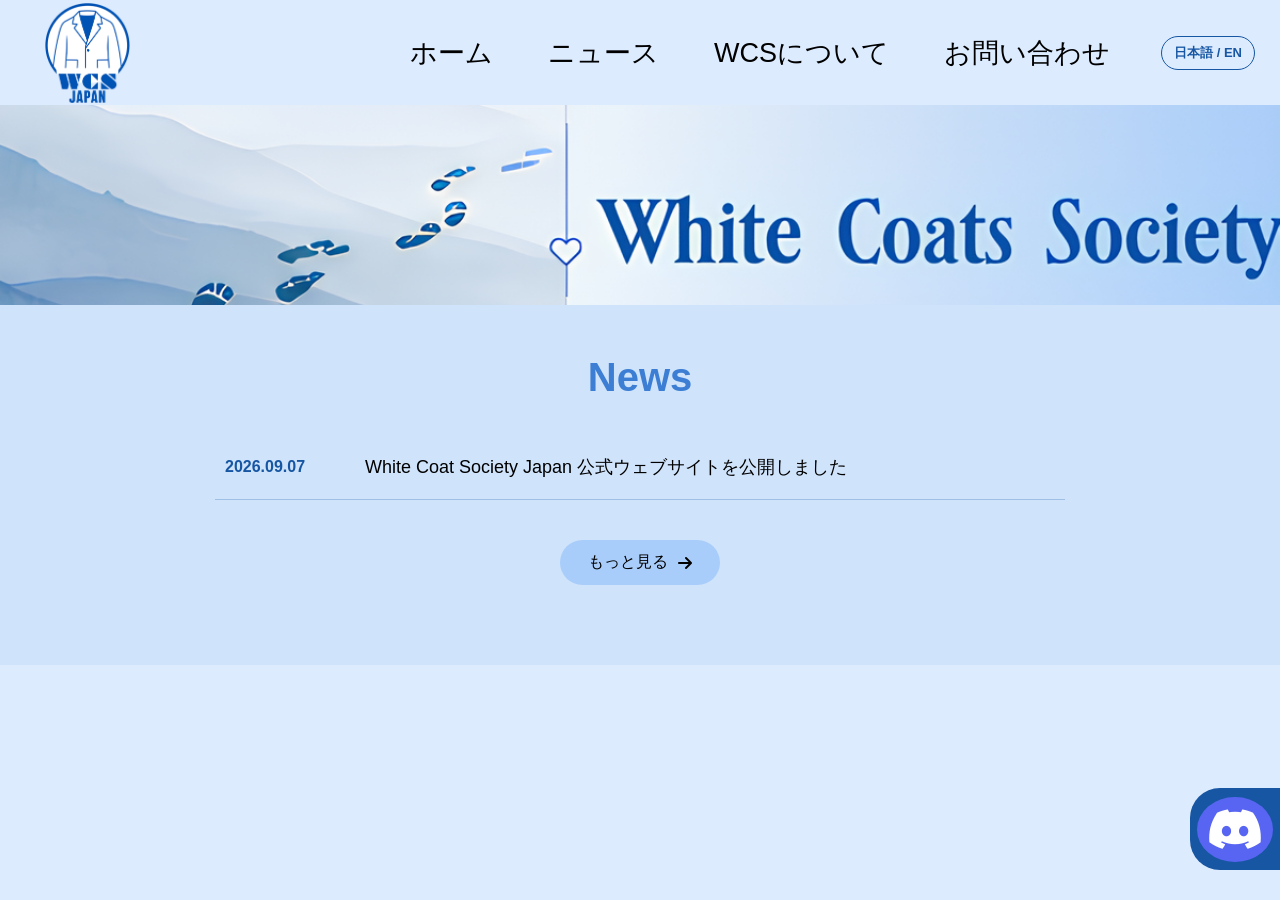
==== commit d22082b4: "jp/en" ====
--- a/index.html
+++ b/index.html
@@ -19,11 +19,17 @@
   </a>
 
  <nav class="nav">
-        <a href="index.html">ホーム</a>
-        <a href="news.html">ニュース</a>
-        <a href="about.html">WCSについて</a>
-        <a href="contact.html">お問い合わせ</a>
-      </nav>
+  <a href="index.html" data-i18n="nav.home">ホーム</a>
+  <a href="news.html" data-i18n="nav.news">ニュース</a>
+  <a href="about.html" data-i18n="nav.about">WCSについて</a>
+  <a href="contact.html" data-i18n="nav.contact">お問い合わせ</a>
+</nav>
+<div class="language-switch">
+  <button type="button" class="lang-btn" id="language-toggle">
+    日本語 / EN
+  </button>
+</div>
+</div>
 </header>
     <section class="banner">
       <img src="images/banner.png" alt="Banner" />
@@ -47,7 +53,7 @@
 
   newsData.slice(0, 4).forEach((news) => {
     homeNewsList.innerHTML += `
-      <a href="${news.link}" class="news-item">
+      <a href="news-detail.html?id=${news.id}" class="news-item">
         <span class="news-date">${news.date}</span>
         <span class="news-title">${news.title}</span>
       </a>
@@ -64,5 +70,8 @@
     >
       <i class="fa-brands fa-discord"></i>
     </a>
+    
+    <script src="language.js"></script>
+
   </body>
 </html>
--- a/style.css
+++ b/style.css
@@ -1,9 +1,18 @@
 * {
-    margin: 0;
-    padding: 0;
-    box-sizing: border-box;
-}
-
+  margin: 0;
+  padding: 0;
+  box-sizing: border-box;
+    font-family: "Sawarabi Gothic", sans-serif;
+
+}
+
+strong {
+  font-weight: 700;
+}
+
+html {
+  scroll-behavior: smooth;
+}
 
 body {
   background-color: #dcebfe;
@@ -11,7 +20,9 @@
   color: #000;
 }
 
+
 .header {
+  position: relative;
   height: 105px;
   background-color: #dcebfe;
   display: flex;
@@ -29,7 +40,8 @@
 .nav {
   display: flex;
   align-items: center;
-  gap: 70px;
+  gap: 55px;
+  margin-right: 125px;
 }
 
 .nav a {
@@ -37,6 +49,7 @@
   text-decoration: none;
   font-size: 27px;
   font-weight: 400;
+  white-space: nowrap;
   transition: opacity 0.2s ease;
 }
 
@@ -44,35 +57,33 @@
   opacity: 0.55;
 }
 
-.discord-btn {
-  position: fixed;
-  bottom: 30px;
-  right: 0;
-  width: 90px;
-  height: 82px;
+.language-switch {
+  position: absolute;
+  right: 25px;
+  top: 50%;
+  transform: translateY(-50%);
+}
+
+.lang-btn {
+  border: 1.5px solid #1756a3;
+  border-radius: 50px;
+  background-color: transparent;
+  color: #1756a3;
+  padding: 7px 12px;
+  font-family: inherit;
+  font-size: 13px;
+  font-weight: 700;
+  white-space: nowrap;
+  cursor: pointer;
+
+  transition:
+    background-color 0.2s ease,
+    color 0.2s ease;
+}
+
+.lang-btn:hover {
   background-color: #1756a3;
   color: #fff;
-  border-radius: 30px 0 0 30px;
-  display: flex;
-  align-items: center;
-  justify-content: center;
-  font-size: 45px;
-  text-decoration: none;
-  z-index: 999;
-  transition:
-    width 0.2s ease,
-    background-color 0.2s ease;
-}
-
-.discord-btn:hover {
-  width: 105px;
-  background-color: #104785;
-}
-
-.discord-btn i {
-  background-color: #5865f2;
-  border-radius: 50%;
-  padding: 10px;
 }
 
 .banner {
@@ -88,41 +99,10 @@
   display: block;
 }
 
-.news {
-    background-color: #cfe3fa;
-    min-height: 360px;
-    padding: 32px 20px 50px;
-}
-
-.news h1 {
-    text-align: center;
-    color: #3b7ed4;
-    font-size: 40px;
-    margin-bottom: 18px;
-    font-weight: 700;
-}
-
-.news ul {
-    width: min(90%, 700px);
-    margin: 0 auto;
-    list-style: none;
-    color: white;
-    font-size: 26px;
-    font-weight: 600;
-    line-height: 1.7;
-}
-
-.news li {
-    margin-bottom: 12px;
-}
-
-.news a {
-    color: rgb(0, 0, 0);
-    text-decoration: none;
-}
 
 .news {
   background-color: #cfe3fa;
+  min-height: 360px;
   padding: 50px 20px 65px;
 }
 
@@ -131,6 +111,7 @@
   color: #3b7ed4;
   font-size: 40px;
   margin-bottom: 35px;
+  font-weight: 700;
 }
 
 #home-news-list {
@@ -143,9 +124,12 @@
   align-items: center;
   gap: 35px;
   padding: 20px 10px;
+
   border-bottom: 1px solid rgba(23, 86, 163, 0.25);
-  color: #000;
-  text-decoration: none;
+
+  color: #000;
+  text-decoration: none;
+
   transition: opacity 0.2s ease;
 }
 
@@ -164,17 +148,23 @@
   font-size: 18px;
 }
 
+
 .news-more-btn {
   width: fit-content;
   margin: 40px auto 0;
   padding: 12px 28px;
+
   background-color: #a9cdfa;
-  color: white;
+  color: #000;
+
   border-radius: 30px;
+
   display: flex;
   align-items: center;
   gap: 10px;
-  text-decoration: none;
+
+  text-decoration: none;
+
   transition:
     transform 0.2s ease,
     background-color 0.2s ease;
@@ -182,5 +172,120 @@
 
 .news-more-btn:hover {
   background-color: #104785;
+  color: #fff;
   transform: translateY(-2px);
 }
+
+.discord-btn {
+  position: fixed;
+  bottom: 30px;
+  right: 0;
+
+  width: 90px;
+  height: 82px;
+
+  background-color: #1756a3;
+  color: #fff;
+
+  border-radius: 30px 0 0 30px;
+
+  display: flex;
+  align-items: center;
+  justify-content: center;
+
+  font-size: 45px;
+  text-decoration: none;
+
+  z-index: 999;
+
+  transition:
+    width 0.2s ease,
+    background-color 0.2s ease;
+}
+
+.discord-btn:hover {
+  width: 105px;
+  background-color: #104785;
+}
+
+.discord-btn i {
+  background-color: #5865f2;
+  border-radius: 50%;
+  padding: 10px;
+}
+
+
+@media (max-width: 768px) {
+
+  .header {
+    height: 80px;
+    padding: 0 12px;
+  }
+
+  .logo img {
+    height: 55px;
+  }
+
+  .nav {
+    gap: 12px;
+    margin-right: 72px;
+  }
+
+  .nav a {
+    font-size: 12px;
+  }
+
+  .language-switch {
+    right: 8px;
+  }
+
+  .lang-btn {
+    font-size: 10px;
+    padding: 5px 7px;
+  }
+
+  .banner {
+    height: 150px;
+  }
+
+  .news {
+    padding: 40px 15px 55px;
+  }
+
+  .news h1 {
+    font-size: 32px;
+    margin-bottom: 25px;
+  }
+
+  #home-news-list {
+    width: 95%;
+  }
+
+  .news-item {
+    flex-direction: column;
+    align-items: flex-start;
+    gap: 7px;
+    padding: 17px 5px;
+  }
+
+  .news-date {
+    min-width: 0;
+    font-size: 14px;
+  }
+
+  .news-title {
+    font-size: 16px;
+  }
+
+  .news-more-btn {
+    margin-top: 30px;
+    padding: 10px 22px;
+    font-size: 14px;
+  }
+
+  .discord-btn {
+    width: 68px;
+    height: 65px;
+    font-size: 31px;
+  }
+}
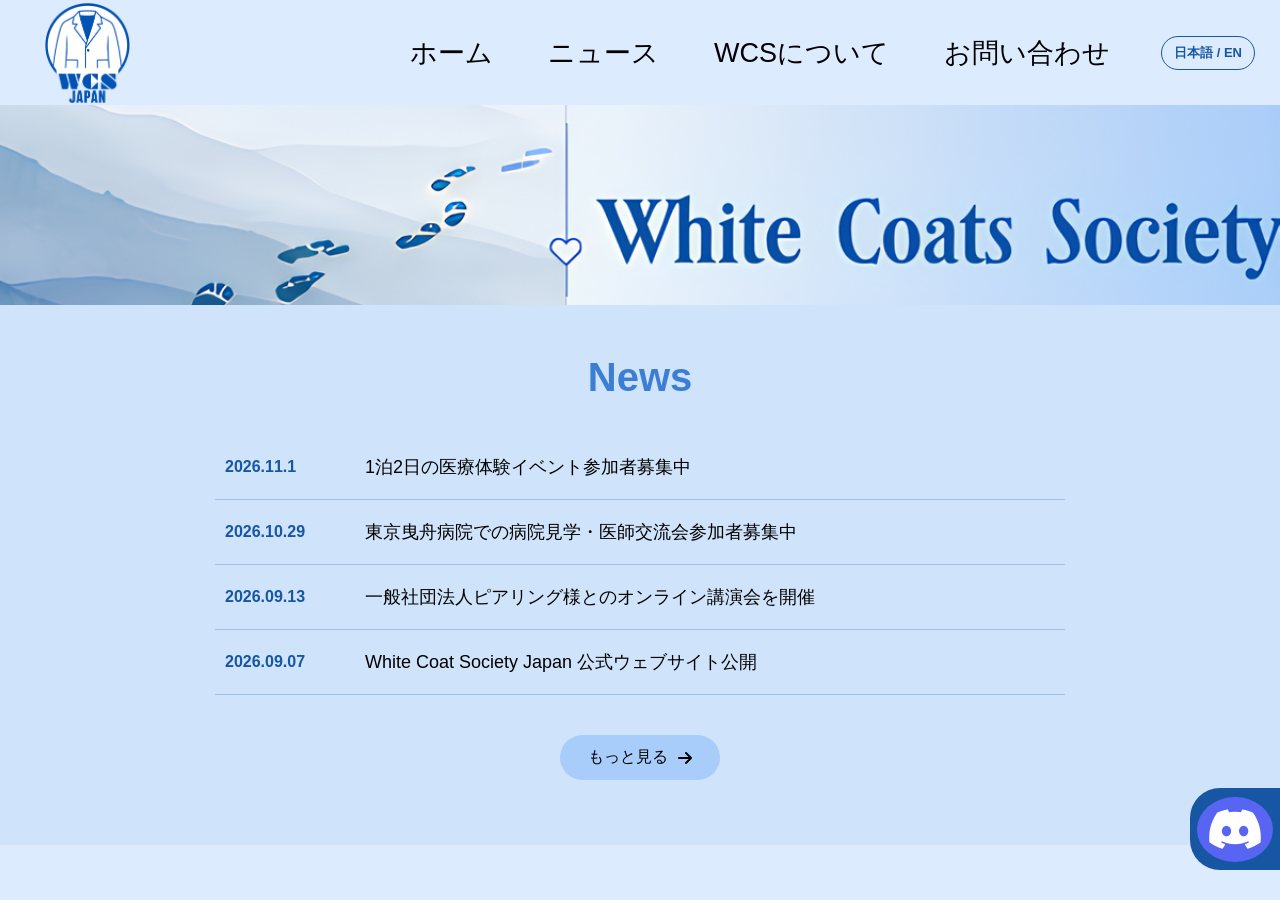
==== commit ae23ba9f: "add news" ====
--- a/index.html
+++ b/index.html
@@ -18,19 +18,32 @@
     <img src="images/logo.png" alt="WCS Logo" />
   </a>
 
- <nav class="nav">
-  <a href="index.html" data-i18n="nav.home">ホーム</a>
-  <a href="news.html" data-i18n="nav.news">ニュース</a>
-  <a href="about.html" data-i18n="nav.about">WCSについて</a>
-  <a href="contact.html" data-i18n="nav.contact">お問い合わせ</a>
-</nav>
-<div class="language-switch">
-  <button type="button" class="lang-btn" id="language-toggle">
-    日本語 / EN
+  <nav class="nav" id="main-nav" aria-label="Main navigation">
+    <a href="index.html" data-i18n="nav.home">ホーム</a>
+    <a href="news.html" data-i18n="nav.news">ニュース</a>
+    <a href="about.html" data-i18n="nav.about">WCSについて</a>
+    <a href="contact.html" data-i18n="nav.contact">お問い合わせ</a>
+  </nav>
+
+  <div class="language-switch">
+    <button type="button" class="lang-btn" id="language-toggle">
+      日本語 / EN
+    </button>
+  </div>
+
+  <button
+    type="button"
+    class="menu-toggle"
+    aria-label="Open menu"
+    aria-controls="main-nav"
+    aria-expanded="false"
+  >
+    <span></span>
+    <span></span>
+    <span></span>
   </button>
-</div>
-</div>
 </header>
+
     <section class="banner">
       <img src="images/banner.png" alt="Banner" />
     </section>
@@ -73,5 +86,50 @@
     
     <script src="language.js"></script>
 
+    <script>
+  const menuToggle = document.querySelector(".menu-toggle");
+  const mainNav = document.getElementById("main-nav");
+
+  function setMenuOpen(open) {
+    mainNav.classList.toggle("is-open", open);
+    menuToggle.setAttribute("aria-expanded", String(open));
+    menuToggle.setAttribute(
+      "aria-label",
+      open ? "Close menu" : "Open menu"
+    );
+  }
+
+  menuToggle.addEventListener("click", () => {
+    setMenuOpen(menuToggle.getAttribute("aria-expanded") !== "true");
+  });
+
+  mainNav.addEventListener("click", (event) => {
+    if (event.target.closest("a")) {
+      setMenuOpen(false);
+    }
+  });
+
+  document.addEventListener("click", (event) => {
+    if (!event.target.closest(".header")) {
+      setMenuOpen(false);
+    }
+  });
+
+  document.addEventListener("keydown", (event) => {
+    if (
+      event.key === "Escape" &&
+      menuToggle.getAttribute("aria-expanded") === "true"
+    ) {
+      setMenuOpen(false);
+      menuToggle.focus();
+    }
+  });
+
+  window.matchMedia("(max-width: 768px)").addEventListener("change", () => {
+    setMenuOpen(false);
+  });
+</script>
+
   </body>
+  
 </html>
--- a/style.css
+++ b/style.css
@@ -288,4 +288,90 @@
     height: 65px;
     font-size: 31px;
   }
-}+}
+.menu-toggle {
+  display: none;
+}
+
+@media (max-width: 768px) {
+  .header {
+    z-index: 1000;
+  }
+
+  .language-switch {
+    right: 62px;
+  }
+
+  .lang-btn {
+    font-size: 11px;
+    padding: 6px 10px;
+  }
+
+  .menu-toggle {
+    display: flex;
+    flex-direction: column;
+    align-items: center;
+    justify-content: center;
+    gap: 5px;
+    width: 44px;
+    height: 44px;
+    border: 0;
+    background: transparent;
+    cursor: pointer;
+  }
+
+  .menu-toggle span {
+    width: 23px;
+    height: 2px;
+    background: #1756a3;
+    transition: transform 0.2s ease, opacity 0.2s ease;
+  }
+
+  .menu-toggle[aria-expanded="true"] span:nth-child(1) {
+    transform: translateY(7px) rotate(45deg);
+  }
+
+  .menu-toggle[aria-expanded="true"] span:nth-child(2) {
+    opacity: 0;
+  }
+
+  .menu-toggle[aria-expanded="true"] span:nth-child(3) {
+    transform: translateY(-7px) rotate(-45deg);
+  }
+
+  .nav {
+    display: none;
+    position: absolute;
+    top: 100%;
+    left: 0;
+    width: 100%;
+    margin: 0;
+    padding: 8px 24px 20px;
+    background: #dcebfe;
+    border-bottom: 1px solid #b5cde8;
+    flex-direction: column;
+    align-items: stretch;
+    gap: 0;
+  }
+
+  .nav.is-open {
+    display: flex;
+  }
+
+  .nav a {
+    padding: 16px 0;
+    font-size: 16px;
+    border-top: 1px solid #bfd4ed;
+  }
+}
+
+.menu-toggle:focus-visible {
+  outline: 2px solid #1756a3;
+  outline-offset: 2px;
+}
+
+@media (prefers-reduced-motion: reduce) {
+  .menu-toggle span {
+    transition: none;
+  }
+}
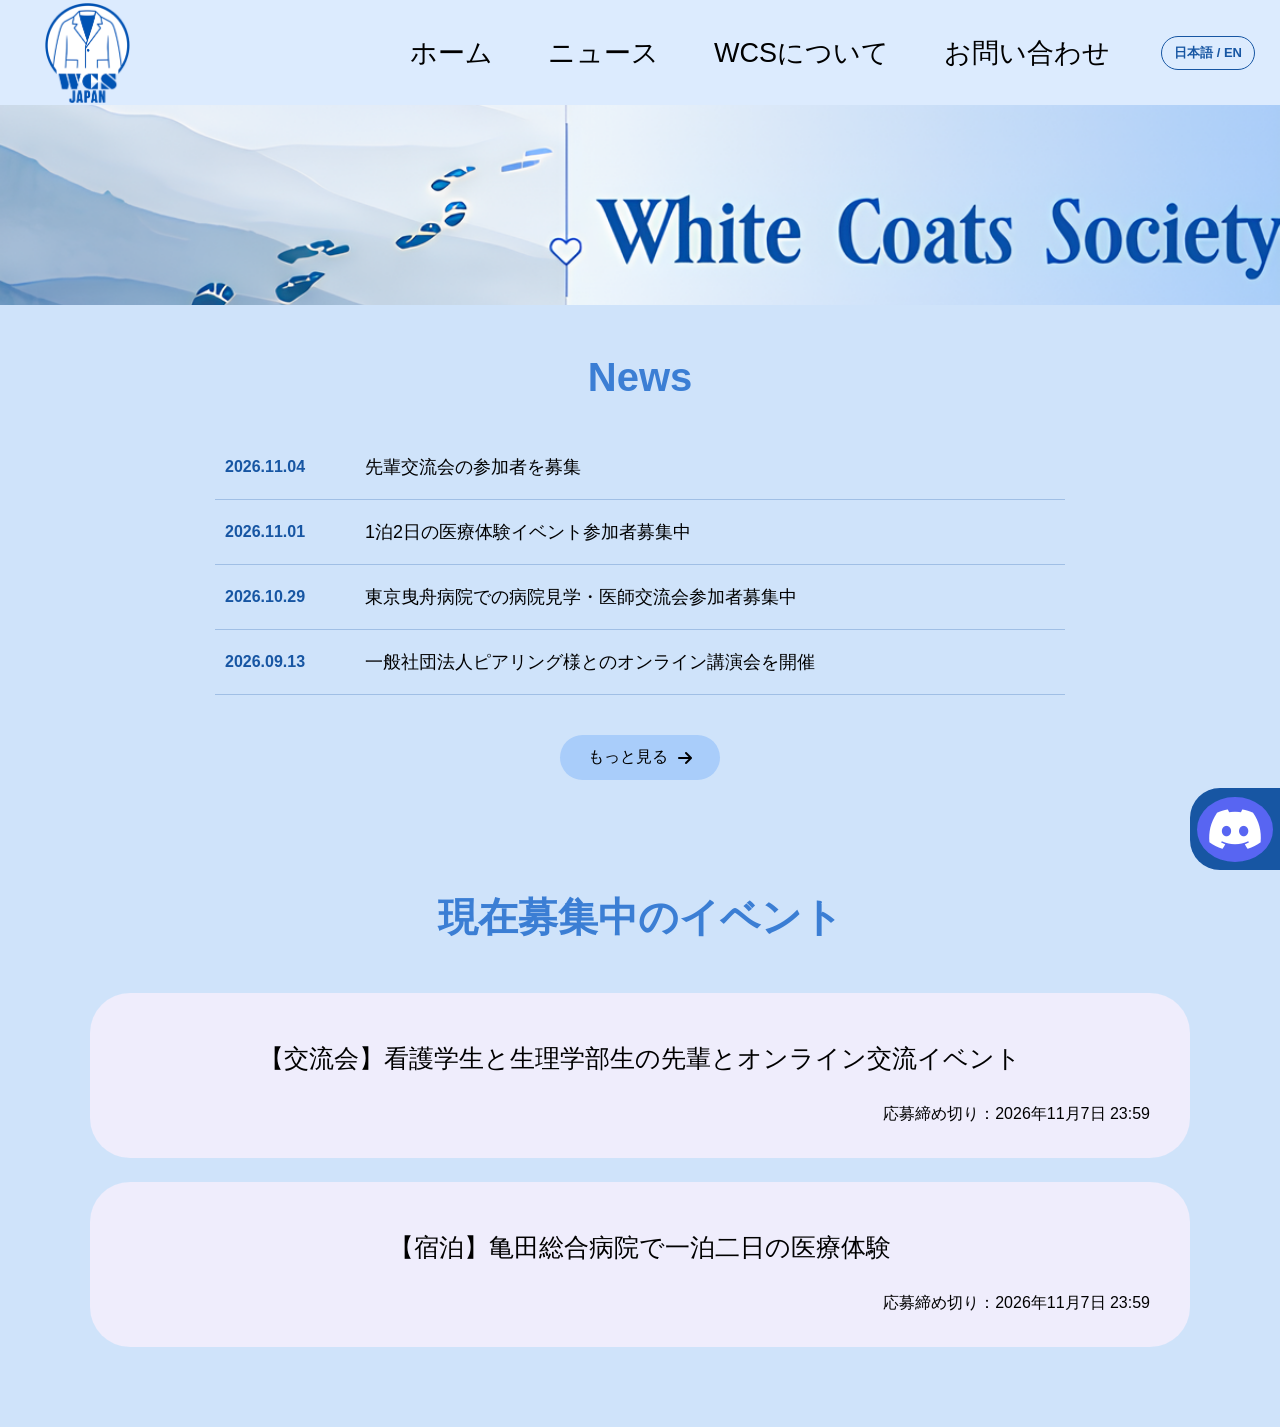
==== commit c5347c76: "add boshuuchuu" ====
--- a/index.html
+++ b/index.html
@@ -57,6 +57,11 @@
     もっと見る
     <i class="fa-solid fa-arrow-right"></i>
   </a>
+</section>
+
+<section class="events">
+  <h2>現在募集中のイベント</h2>
+  <div id="recruiting-events" class="event-list"></div>
 </section>
 
 <script src="news-data.js"></script>
@@ -130,6 +135,29 @@
   });
 </script>
 
+<script>
+  const eventList = document.getElementById("recruiting-events");
+
+  newsData
+    .filter((news) => news.recruiting === true)
+    .forEach((news) => {
+      const card = document.createElement("a");
+      card.className = "event-card";
+      card.href = `news-detail.html?id=${encodeURIComponent(news.id)}`;
+
+      const title = document.createElement("h3");
+      title.className = "event-title";
+      title.textContent = news.eventTitle || news.title;
+
+      const deadline = document.createElement("p");
+      deadline.className = "event-deadline";
+      deadline.textContent = `応募締め切り：${news.applicationDeadline}`;
+
+      card.append(title, deadline);
+      eventList.appendChild(card);
+    });
+</script>
+
   </body>
   
 </html>
--- a/style.css
+++ b/style.css
@@ -375,3 +375,94 @@
     transition: none;
   }
 }
+
+.events {
+  background: #cfe3fa;
+  padding: 45px 24px 80px;
+}
+
+.events h2 {
+  margin: 0 0 48px;
+  color: #3b7ed4;
+  font-size: 40px;
+  font-weight: 700;
+  text-align: center;
+}
+
+.event-list {
+  display: grid;
+  gap: 24px;
+  width: 100%;
+  max-width: 1100px;
+  margin: 0 auto;
+}
+
+.event-card {
+  display: flex;
+  flex-direction: column;
+  justify-content: center;
+  gap: 22px;
+  min-height: 165px;
+  padding: 35px 40px 22px;
+  border-radius: 40px;
+  background: #efedfc;
+  color: #000;
+  text-decoration: none;
+  transition: background-color 0.2s ease;
+}
+
+.event-card:hover {
+  background: #e5e1f7;
+}
+
+.event-card:focus-visible {
+  outline: 3px solid #1756a3;
+  outline-offset: 5px;
+}
+
+.event-title {
+  margin: 0;
+  font-size: 25px;
+  font-weight: 400;
+  line-height: 1.7;
+  text-align: center;
+  overflow-wrap: anywhere;
+}
+
+.event-deadline {
+  margin: 0;
+  font-size: 16px;
+  line-height: 1.6;
+  text-align: right;
+}
+
+@media (max-width: 768px) {
+  .events {
+    padding: 35px 18px 55px;
+  }
+
+  .events h2 {
+    margin-bottom: 30px;
+    font-size: 26px;
+  }
+
+  .event-list {
+    gap: 18px;
+  }
+
+  .event-card {
+    min-height: 150px;
+    padding: 26px 20px 20px;
+    border-radius: 26px;
+    gap: 20px;
+  }
+
+  .event-title {
+    font-size: 18px;
+  }
+
+  .event-deadline {
+    font-size: 12px;
+  }
+}
+
